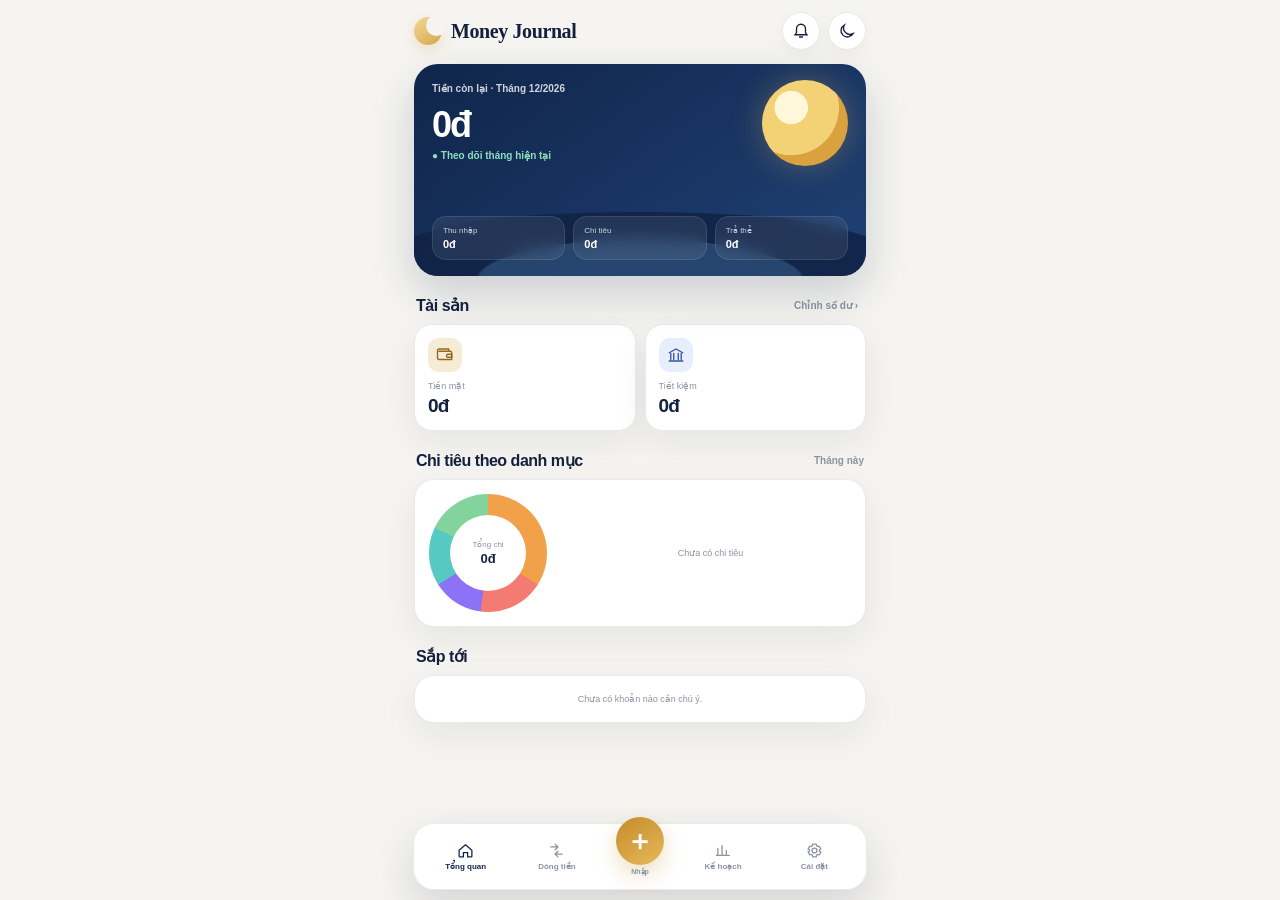
==== fresh-v12.html @ 43a2b9a6 "Add cache-bypass V12 entrypoint" ====
<!doctype html><html lang="vi"><head><meta charset="utf-8"><meta name="viewport" content="width=device-width,initial-scale=1,viewport-fit=cover,user-scalable=no"><meta name="theme-color" content="#f5f4f0"><meta name="apple-mobile-web-app-capable" content="yes"><meta name="apple-mobile-web-app-status-bar-style" content="default"><meta name="apple-mobile-web-app-title" content="Money Journal"><link rel="icon" href="icon.svg" type="image/svg+xml"><title>Money Journal</title><script>(function(){try{document.documentElement.dataset.theme=localStorage.getItem('mj_theme_mode')==='dark'?'dark':'light'}catch(e){}})();</script><script>(async()=>{try{if('serviceWorker'in navigator){const regs=await navigator.serviceWorker.getRegistrations();await Promise.all(regs.map(r=>r.unregister()))}if('caches'in window){const keys=await caches.keys();await Promise.all(keys.map(k=>caches.delete(k)))}}catch(e){}})();</script><link rel="stylesheet" href="./v120.css?v=1201"></head><body><div class="app"><header class="topbar"><div class="brand"><span class="brand-mark"></span><b>Money Journal</b></div><div class="top-actions"><button class="icon-btn" aria-label="Thông báo"><svg viewBox="0 0 24 24" fill="none" stroke="currentColor" stroke-width="1.8" stroke-linecap="round"><path d="M6 9a6 6 0 0 1 12 0v5l2 3H4l2-3zM10 20h4"/></svg></button><button class="icon-btn" id="themeBtn" aria-label="Đổi giao diện"><svg viewBox="0 0 24 24" fill="none" stroke="currentColor" stroke-width="1.8" stroke-linecap="round"><path d="M20 15.5A8.5 8.5 0 0 1 8.5 4 8.5 8.5 0 1 0 20 15.5Z"/></svg></button></div></header><main id="screen" class="screen"></main></div><nav class="bottom-nav" aria-label="Điều hướng"><button class="active" data-page="home"><svg viewBox="0 0 24 24" fill="none" stroke="currentColor" stroke-width="1.8" stroke-linecap="round" stroke-linejoin="round"><path d="M3 11.5 12 4l9 7.5V20a1 1 0 0 1-1 1h-5v-6H9v6H4a1 1 0 0 1-1-1z"/></svg><span>Tổng quan</span></button><button data-page="flow"><svg viewBox="0 0 24 24" fill="none" stroke="currentColor" stroke-width="1.8" stroke-linecap="round" stroke-linejoin="round"><path d="M4 7h10M10 3l4 4-4 4M20 17H10m4-4-4 4 4 4"/></svg><span>Dòng tiền</span></button><button class="add" id="addBtn" aria-label="Nhập giao dịch"><span>＋</span><small>Nhập</small></button><button data-page="plan"><svg viewBox="0 0 24 24" fill="none" stroke="currentColor" stroke-width="1.8" stroke-linecap="round"><path d="M4 19V9m6 10V5m6 14v-7m4 7H2"/></svg><span>Kế hoạch</span></button><button data-page="settings"><svg viewBox="0 0 24 24" fill="none" stroke="currentColor" stroke-width="1.8" stroke-linecap="round" stroke-linejoin="round"><circle cx="12" cy="12" r="3.5"/><path d="M19 12a7 7 0 0 0-.1-1l2-1-2-4-2 .5a7 7 0 0 0-1.8-1L14.5 3h-5L9 5.5a7 7 0 0 0-1.8 1L5 6 3 10l2 1a7 7 0 0 0 0 2l-2 1 2 4 2.2-.5a7 7 0 0 0 1.8 1L9.5 21h5l.5-2.5a7 7 0 0 0 1.8-1L19 18l2-4-2-1a7 7 0 0 0 0-1Z"/></svg><span>Cài đặt</span></button></nav><div class="overlay" id="overlay"></div><script src="./v120.js?v=1201" defer></script></body></html>
---- v120.css ----
*{box-sizing:border-box}html{color-scheme:light}html[data-theme="dark"]{color-scheme:dark}:root{--bg:#f5f4f0;--surface:#fff;--surface2:#f4f5f7;--ink:#14213d;--muted:#8a93a3;--line:#e8eaf0;--navy:#11264b;--navy2:#1d3a69;--gold:#d6a64b;--gold2:#efc56d;--green:#18a66a;--red:#ed5d6e;--blue:#6f8ff6;--cyan:#55c9c2;--violet:#8c72f6;--orange:#f0a14a;--shadow:0 12px 36px rgba(20,33,61,.07)}html[data-theme="dark"]{--bg:#0b101a;--surface:#111a28;--surface2:#182334;--ink:#f6f8fb;--muted:#91a0b5;--line:#243248;--shadow:0 16px 38px rgba(0,0,0,.28)}html,body{margin:0;min-height:100%;background:var(--bg);color:var(--ink);font-family:-apple-system,BlinkMacSystemFont,"SF Pro Display","Segoe UI",sans-serif;-webkit-tap-highlight-color:transparent}body{padding-bottom:92px}.app{width:min(480px,100%);margin:auto;padding:calc(12px + env(safe-area-inset-top)) 14px 24px}.topbar{display:flex;align-items:center;justify-content:space-between;margin-bottom:14px}.brand{display:flex;align-items:center;gap:9px}.brand-mark{width:28px;height:28px;border-radius:50%;background:linear-gradient(145deg,#f3d995,var(--gold));position:relative;box-shadow:0 5px 14px rgba(214,166,75,.22)}.brand-mark:after{content:"";position:absolute;width:21px;height:21px;border-radius:50%;background:var(--bg);right:-5px;top:-2px}.brand b{font-family:Georgia,"Times New Roman",serif;font-size:20px;letter-spacing:-.02em}.top-actions{display:flex;gap:8px}.icon-btn{width:38px;height:38px;border-radius:50%;border:1px solid var(--line);background:var(--surface);display:grid;place-items:center;color:var(--ink);box-shadow:0 5px 16px rgba(20,33,61,.04)}.icon-btn svg{width:18px;height:18px}.screen{min-height:72vh}.hero{position:relative;overflow:hidden;border-radius:24px;padding:19px 18px 17px;min-height:212px;background:linear-gradient(145deg,#10254a,#1f4175);color:#fff;box-shadow:0 18px 44px rgba(17,38,75,.18)}.hero:before{content:"";position:absolute;width:86px;height:86px;border-radius:50%;right:18px;top:16px;background:radial-gradient(circle at 34% 32%,#fff7d9 0 20%,#f3d276 21% 58%,#d9a23e 59% 100%);box-shadow:0 0 32px rgba(244,205,111,.28)}.hero:after{content:"";position:absolute;left:-10%;right:-10%;height:76px;bottom:-12px;border-radius:50% 50% 0 0;background:radial-gradient(ellipse at 50% 90%,#27476f 0 42%,#102346 43% 74%,transparent 75%);opacity:.9}.hero>*{position:relative;z-index:2}.hero-label{font-size:10px;font-weight:700;opacity:.8}.hero-amount{font-size:36px;font-weight:900;letter-spacing:-.055em;margin:10px 0 4px}.hero-delta{font-size:10px;color:#8de0bd;font-weight:750}.hero-grid{position:absolute;left:18px;right:18px;bottom:16px;display:grid;grid-template-columns:repeat(3,1fr);gap:8px;z-index:3}.hero-stat{background:rgba(255,255,255,.08);border:1px solid rgba(255,255,255,.1);border-radius:14px;padding:9px 10px;backdrop-filter:blur(8px)}.hero-stat small{display:block;font-size:8px;color:#cad3e5}.hero-stat b{display:block;font-size:11px;margin-top:3px}.section-head{display:flex;align-items:center;justify-content:space-between;margin:20px 2px 9px}.section-head h2{margin:0;font-size:16px;letter-spacing:-.03em}.section-head button,.section-head span{border:0;background:none;color:var(--muted);font-size:10px;font-weight:700}.asset-grid{display:grid;grid-template-columns:1fr 1fr;gap:9px}.asset-card{background:var(--surface);border:1px solid var(--line);border-radius:18px;padding:13px;box-shadow:var(--shadow)}.asset-icon,.tx-icon,.cat-icon,.set-icon{width:34px;height:34px;border-radius:11px;display:grid;place-items:center;background:#f6ebd4;color:#946820}.asset-icon.blue{background:#e9eefc;color:#3456a8}.asset-icon svg,.tx-icon svg,.cat-icon svg,.set-icon svg{width:18px;height:18px}.asset-card small{display:block;color:var(--muted);font-size:9px;margin-top:9px}.asset-card b{display:block;font-size:19px;letter-spacing:-.04em;margin-top:4px}.asset-card em{font-style:normal;color:var(--green);font-size:9px;font-weight:750}.panel{background:var(--surface);border:1px solid var(--line);border-radius:20px;box-shadow:var(--shadow)}.category-panel{padding:14px}.cat-top{display:flex;justify-content:space-between;align-items:center;margin-bottom:10px}.cat-top b{font-size:13px}.period-chip{padding:6px 9px;border-radius:999px;background:var(--surface2);font-size:9px;color:var(--muted);font-weight:750}.cat-wrap{display:grid;grid-template-columns:126px 1fr;gap:15px;align-items:center}.donut{--p1:40%;--p2:65%;width:118px;height:118px;border-radius:50%;background:conic-gradient(var(--orange) 0 34%,#f47b72 34% 52%,var(--violet) 52% 66%,var(--cyan) 66% 82%,#83d39c 82% 100%);display:grid;place-items:center}.donut:after{content:"";width:76px;height:76px;border-radius:50%;background:var(--surface);position:absolute}.donut{position:relative}.donut-center{position:relative;z-index:2;text-align:center}.donut-center small{display:block;font-size:8px;color:var(--muted)}.donut-center b{display:block;font-size:13px;margin-top:2px}.legend{display:grid;gap:8px}.legend-row{display:grid;grid-template-columns:8px 1fr auto;gap:7px;align-items:center}.legend-dot{width:8px;height:8px;border-radius:50%}.legend-row b{font-size:9px}.legend-row span{font-size:9px;color:var(--muted)}.upcoming{overflow:hidden}.up-row{display:grid;grid-template-columns:36px minmax(0,1fr) auto;gap:10px;align-items:center;padding:12px 13px;border-bottom:1px solid var(--line)}.up-row:last-child{border-bottom:0}.up-row .tx-icon{width:34px;height:34px}.up-row b{display:block;font-size:11px}.up-row small{display:block;margin-top:2px;font-size:9px;color:var(--muted)}.up-row strong{font-size:11px}.page-head{display:flex;justify-content:space-between;align-items:center;margin-bottom:12px}.page-head h1{margin:0;font-family:Georgia,"Times New Roman",serif;font-size:26px}.page-head .actions{display:flex;gap:7px}.seg{display:grid;grid-template-columns:repeat(3,1fr);background:var(--surface2);border-radius:13px;padding:3px;margin-bottom:10px}.seg button{height:36px;border:0;border-radius:10px;background:transparent;color:var(--muted);font-size:10px;font-weight:800}.seg button.active{background:var(--navy);color:#fff;box-shadow:0 6px 14px rgba(17,38,75,.14)}.search-wrap{position:relative;margin-bottom:10px}.search-wrap svg{position:absolute;left:12px;top:50%;transform:translateY(-50%);width:16px;height:16px;color:var(--muted)}.search{width:100%;height:42px;border:1px solid var(--line);border-radius:13px;background:var(--surface);color:var(--ink);padding:0 40px;font-size:11px}.summary-card{padding:13px;margin-bottom:12px}.summary-title{font-size:10px;font-weight:800;margin-bottom:10px}.summary-grid{display:grid;grid-template-columns:1fr 1fr;gap:8px}.summary-grid div{padding-right:8px;border-right:1px solid var(--line)}.summary-grid div:last-child{border-right:0}.summary-grid small{display:block;color:var(--muted);font-size:8px}.summary-grid b{display:block;font-size:17px;margin-top:4px}.summary-grid .income b{color:var(--green)}.summary-grid .out b{color:var(--red)}.flow-bar{height:7px;border-radius:99px;overflow:hidden;background:var(--surface2);display:flex;margin-top:11px}.flow-bar i:first-child{background:#64d7b4}.flow-bar i:last-child{background:#f39aaa}.day-head{display:flex;justify-content:space-between;margin:14px 2px 3px}.day-head b{font-size:11px}.day-head span{font-size:10px;color:var(--muted)}.tx-list{overflow:hidden}.tx{display:grid;grid-template-columns:38px minmax(0,1fr) auto;gap:10px;align-items:center;width:100%;padding:10px 12px;border:0;border-bottom:1px solid var(--line);background:transparent;color:inherit;text-align:left}.tx:last-child{border-bottom:0}.tx-icon{border-radius:50%}.tx-main b{display:block;font-size:11px}.tx-main small{display:block;color:var(--muted);font-size:8.5px;margin-top:2px}.tx-right{text-align:right}.tx-right b{display:block;font-size:10.5px}.tx-right small{display:block;color:var(--muted);font-size:8px;margin-top:2px}.add-screen{max-width:460px;margin:auto}.add-title{display:flex;align-items:center;justify-content:space-between;margin-bottom:12px}.add-title h1{font-family:Georgia,"Times New Roman",serif;font-size:24px;margin:0}.type-toggle{display:grid;grid-template-columns:1fr 1fr;background:var(--surface2);padding:3px;border-radius:13px;margin-bottom:12px}.type-toggle button{height:38px;border:0;background:transparent;border-radius:10px;font-size:10px;font-weight:800;color:var(--muted)}.type-toggle button.active{background:var(--navy);color:#fff}.cat-scroller{display:flex;gap:9px;overflow:auto;scrollbar-width:none;margin-bottom:14px}.cat-scroller::-webkit-scrollbar{display:none}.cat-choice{min-width:58px;text-align:center;border:0;background:none;color:var(--muted)}.cat-choice .cat-icon{margin:auto;border-radius:50%;background:var(--surface2);color:var(--ink)}.cat-choice.active .cat-icon{background:#fff1d4;color:#a36e14;outline:1px solid #edce88}.cat-choice span{display:block;font-size:8px;margin-top:5px}.field{margin-bottom:10px}.field label{display:block;font-size:9px;color:var(--muted);margin:0 0 5px 2px}.input-row{display:flex;align-items:center;gap:10px;min-height:48px;border:1px solid var(--line);background:var(--surface);border-radius:13px;padding:0 12px}.input-row svg{width:17px;height:17px;color:var(--ink);flex:0 0 auto}.input-row input,.input-row select{width:100%;border:0;outline:0;background:transparent;color:var(--ink);font:600 11px inherit}.amount-input{height:62px;font-size:27px!important;font-weight:900!important;letter-spacing:-.04em}.attach-box{border:1px dashed #cfd5df;border-radius:16px;padding:9px;display:grid;grid-template-columns:1fr 1fr;gap:8px;background:color-mix(in srgb,var(--surface) 70%,transparent)}.attach-btn{border:0;border-radius:12px;background:var(--surface2);min-height:64px;color:var(--ink);display:grid;place-items:center;align-content:center;gap:5px;font-size:9px;font-weight:750}.attach-btn svg{width:20px;height:20px}.attach-note{grid-column:1/-1;text-align:center;color:var(--muted);font-size:8px}.save-btn{width:100%;height:48px;border:0;border-radius:14px;background:var(--navy);color:#fff;font-size:11px;font-weight:850;margin-top:14px}.budget-card{padding:14px}.ring-row{display:grid;grid-template-columns:112px 1fr;gap:14px;align-items:center}.budget-ring{--pct:68%;width:104px;height:104px;border-radius:50%;background:conic-gradient(var(--gold) var(--pct),var(--surface2) 0);display:grid;place-items:center;position:relative}.budget-ring:after{content:"";position:absolute;inset:12px;border-radius:50%;background:var(--surface)}.budget-ring b{position:relative;z-index:2;font-size:21px}.budget-meta{display:grid;gap:10px}.budget-meta small{display:block;color:var(--muted);font-size:8px}.budget-meta b{display:block;font-size:12px;margin-top:2px}.goal-card{display:grid;grid-template-columns:1fr 72px;gap:10px;align-items:center;padding:14px;margin-top:10px}.goal-card b{display:block;font-size:12px}.goal-card small{display:block;color:var(--muted);font-size:8px;margin-top:3px}.goal-art{width:68px;height:68px;border-radius:50%;background:linear-gradient(#dbe5f5 0 45%,#f2a98a 46% 50%,#41628a 51% 100%);position:relative;overflow:hidden}.goal-art:after{content:"";position:absolute;width:28px;height:28px;border-radius:50%;background:#fff2cc;right:8px;top:7px}.meter{height:5px;border-radius:99px;background:var(--surface2);overflow:hidden;margin-top:9px}.meter i{display:block;height:100%;border-radius:99px;background:linear-gradient(90deg,var(--navy),#6f8ff6)}.settings-card{overflow:hidden}.setting{display:grid;grid-template-columns:36px 1fr auto;gap:10px;align-items:center;padding:12px;border-bottom:1px solid var(--line)}.setting:last-child{border-bottom:0}.set-icon{width:32px;height:32px;background:var(--surface2);color:var(--ink)}.setting b{display:block;font-size:10.5px}.setting small{display:block;color:var(--muted);font-size:8px;margin-top:2px}.setting button{border:0;background:none;color:var(--muted);font-size:10px;font-weight:800}.danger{color:var(--red)!important}.bottom-nav{position:fixed;left:50%;bottom:calc(10px + env(safe-area-inset-bottom));transform:translateX(-50%);width:min(454px,calc(100% - 16px));height:67px;border:1px solid var(--line);border-radius:21px;background:color-mix(in srgb,var(--surface) 94%,transparent);box-shadow:0 16px 42px rgba(20,33,61,.15);backdrop-filter:blur(22px);display:grid;grid-template-columns:1fr 1fr .82fr 1fr 1fr;z-index:70;padding:6px}.bottom-nav button{border:0;background:none;color:var(--muted);display:grid;place-items:center;align-content:center;gap:3px;font-size:8px;font-weight:750}.bottom-nav svg{width:17px;height:17px}.bottom-nav button.active{color:var(--navy)}html[data-theme="dark"] .bottom-nav button.active{color:var(--gold2)}.bottom-nav .add{margin-top:-20px}.bottom-nav .add span{width:48px;height:48px;border-radius:50%;background:linear-gradient(145deg,#c58b2b,#e6b95a);color:#fff;display:grid;place-items:center;font-size:27px;box-shadow:0 9px 22px rgba(197,139,43,.28)}.bottom-nav .add small{font-size:7px;color:var(--muted)}.empty{padding:18px;text-align:center;color:var(--muted);font-size:9px}.overlay{position:fixed;inset:0;background:rgba(7,13,24,.54);backdrop-filter:blur(8px);display:none;align-items:flex-end;z-index:100}.overlay.show{display:flex}.sheet{width:min(480px,100%);margin:auto;background:var(--surface);border-radius:24px 24px 0 0;padding:14px 14px calc(18px + env(safe-area-inset-bottom))}.sheet h2{margin:0 0 12px;font-size:18px}.sheet-actions{display:flex;gap:8px;margin-top:12px}.sheet-actions button{height:44px;border-radius:12px;font-size:10px;font-weight:800}.sheet-actions .primary{flex:1;border:0;background:var(--navy);color:#fff}.sheet-actions .secondary{border:1px solid var(--line);background:var(--surface2);color:var(--ink);padding:0 13px}@media(max-width:390px){.hero-amount{font-size:32px}.cat-wrap{grid-template-columns:110px 1fr}.donut{width:104px;height:104px}.donut:after{width:67px;height:67px}.asset-card b{font-size:17px}.ring-row{grid-template-columns:100px 1fr}.budget-ring{width:92px;height:92px}}
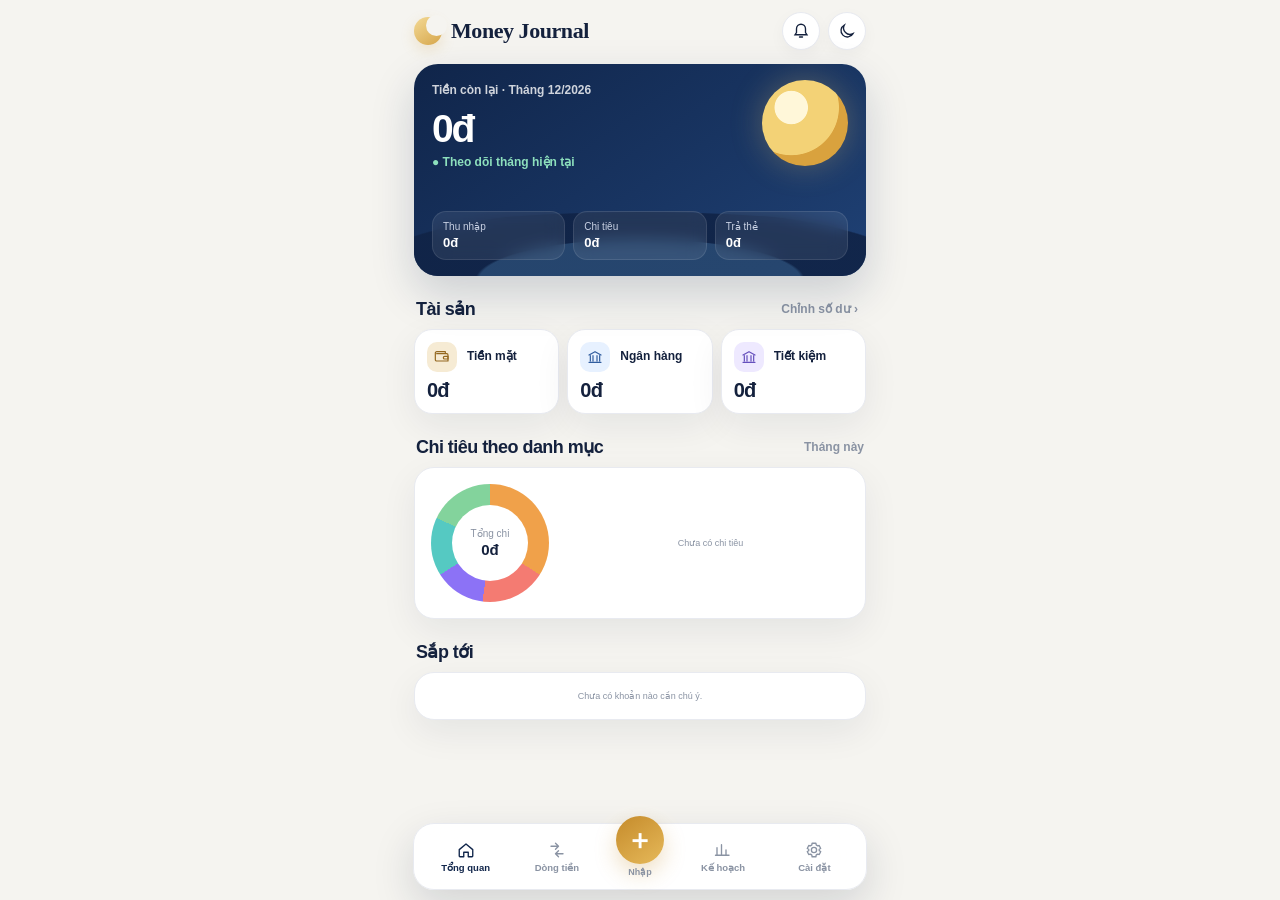
==== commit 46225a75: "Load V12.1 typography and asset reconciliation on fresh entry" ====
--- a/fresh-v12.html
+++ b/fresh-v12.html
@@ -1 +1 @@
-<!doctype html><html lang="vi"><head><meta charset="utf-8"><meta name="viewport" content="width=device-width,initial-scale=1,viewport-fit=cover,user-scalable=no"><meta name="theme-color" content="#f5f4f0"><meta name="apple-mobile-web-app-capable" content="yes"><meta name="apple-mobile-web-app-status-bar-style" content="default"><meta name="apple-mobile-web-app-title" content="Money Journal"><link rel="icon" href="icon.svg" type="image/svg+xml"><title>Money Journal</title><script>(function(){try{document.documentElement.dataset.theme=localStorage.getItem('mj_theme_mode')==='dark'?'dark':'light'}catch(e){}})();</script><script>(async()=>{try{if('serviceWorker'in navigator){const regs=await navigator.serviceWorker.getRegistrations();await Promise.all(regs.map(r=>r.unregister()))}if('caches'in window){const keys=await caches.keys();await Promise.all(keys.map(k=>caches.delete(k)))}}catch(e){}})();</script><link rel="stylesheet" href="./v120.css?v=1201"></head><body><div class="app"><header class="topbar"><div class="brand"><span class="brand-mark"></span><b>Money Journal</b></div><div class="top-actions"><button class="icon-btn" aria-label="Thông báo"><svg viewBox="0 0 24 24" fill="none" stroke="currentColor" stroke-width="1.8" stroke-linecap="round"><path d="M6 9a6 6 0 0 1 12 0v5l2 3H4l2-3zM10 20h4"/></svg></button><button class="icon-btn" id="themeBtn" aria-label="Đổi giao diện"><svg viewBox="0 0 24 24" fill="none" stroke="currentColor" stroke-width="1.8" stroke-linecap="round"><path d="M20 15.5A8.5 8.5 0 0 1 8.5 4 8.5 8.5 0 1 0 20 15.5Z"/></svg></button></div></header><main id="screen" class="screen"></main></div><nav class="bottom-nav" aria-label="Điều hướng"><button class="active" data-page="home"><svg viewBox="0 0 24 24" fill="none" stroke="currentColor" stroke-width="1.8" stroke-linecap="round" stroke-linejoin="round"><path d="M3 11.5 12 4l9 7.5V20a1 1 0 0 1-1 1h-5v-6H9v6H4a1 1 0 0 1-1-1z"/></svg><span>Tổng quan</span></button><button data-page="flow"><svg viewBox="0 0 24 24" fill="none" stroke="currentColor" stroke-width="1.8" stroke-linecap="round" stroke-linejoin="round"><path d="M4 7h10M10 3l4 4-4 4M20 17H10m4-4-4 4 4 4"/></svg><span>Dòng tiền</span></button><button class="add" id="addBtn" aria-label="Nhập giao dịch"><span>＋</span><small>Nhập</small></button><button data-page="plan"><svg viewBox="0 0 24 24" fill="none" stroke="currentColor" stroke-width="1.8" stroke-linecap="round"><path d="M4 19V9m6 10V5m6 14v-7m4 7H2"/></svg><span>Kế hoạch</span></button><button data-page="settings"><svg viewBox="0 0 24 24" fill="none" stroke="currentColor" stroke-width="1.8" stroke-linecap="round" stroke-linejoin="round"><circle cx="12" cy="12" r="3.5"/><path d="M19 12a7 7 0 0 0-.1-1l2-1-2-4-2 .5a7 7 0 0 0-1.8-1L14.5 3h-5L9 5.5a7 7 0 0 0-1.8 1L5 6 3 10l2 1a7 7 0 0 0 0 2l-2 1 2 4 2.2-.5a7 7 0 0 0 1.8 1L9.5 21h5l.5-2.5a7 7 0 0 0 1.8-1L19 18l2-4-2-1a7 7 0 0 0 0-1Z"/></svg><span>Cài đặt</span></button></nav><div class="overlay" id="overlay"></div><script src="./v120.js?v=1201" defer></script></body></html>+<!doctype html><html lang="vi"><head><meta charset="utf-8"><meta name="viewport" content="width=device-width,initial-scale=1,viewport-fit=cover,user-scalable=no"><meta name="theme-color" content="#f5f4f0"><meta name="apple-mobile-web-app-capable" content="yes"><meta name="apple-mobile-web-app-status-bar-style" content="default"><meta name="apple-mobile-web-app-title" content="Money Journal"><link rel="icon" href="icon.svg" type="image/svg+xml"><title>Money Journal</title><script>(function(){try{document.documentElement.dataset.theme=localStorage.getItem('mj_theme_mode')==='dark'?'dark':'light'}catch(e){}})();</script><script>(async()=>{try{if('serviceWorker'in navigator){const regs=await navigator.serviceWorker.getRegistrations();await Promise.all(regs.map(r=>r.unregister()))}if('caches'in window){const keys=await caches.keys();await Promise.all(keys.map(k=>caches.delete(k)))}}catch(e){}})();</script><link rel="stylesheet" href="./v120.css?v=1210"><link rel="stylesheet" href="./v121.css?v=1210"></head><body><div class="app"><header class="topbar"><div class="brand"><span class="brand-mark"></span><b>Money Journal</b></div><div class="top-actions"><button class="icon-btn" aria-label="Thông báo"><svg viewBox="0 0 24 24" fill="none" stroke="currentColor" stroke-width="1.8" stroke-linecap="round"><path d="M6 9a6 6 0 0 1 12 0v5l2 3H4l2-3zM10 20h4"/></svg></button><button class="icon-btn" id="themeBtn" aria-label="Đổi giao diện"><svg viewBox="0 0 24 24" fill="none" stroke="currentColor" stroke-width="1.8" stroke-linecap="round"><path d="M20 15.5A8.5 8.5 0 0 1 8.5 4 8.5 8.5 0 1 0 20 15.5Z"/></svg></button></div></header><main id="screen" class="screen"></main></div><nav class="bottom-nav" aria-label="Điều hướng"><button class="active" data-page="home"><svg viewBox="0 0 24 24" fill="none" stroke="currentColor" stroke-width="1.8" stroke-linecap="round" stroke-linejoin="round"><path d="M3 11.5 12 4l9 7.5V20a1 1 0 0 1-1 1h-5v-6H9v6H4a1 1 0 0 1-1-1z"/></svg><span>Tổng quan</span></button><button data-page="flow"><svg viewBox="0 0 24 24" fill="none" stroke="currentColor" stroke-width="1.8" stroke-linecap="round" stroke-linejoin="round"><path d="M4 7h10M10 3l4 4-4 4M20 17H10m4-4-4 4 4 4"/></svg><span>Dòng tiền</span></button><button class="add" id="addBtn" aria-label="Nhập giao dịch"><span>＋</span><small>Nhập</small></button><button data-page="plan"><svg viewBox="0 0 24 24" fill="none" stroke="currentColor" stroke-width="1.8" stroke-linecap="round"><path d="M4 19V9m6 10V5m6 14v-7m4 7H2"/></svg><span>Kế hoạch</span></button><button data-page="settings"><svg viewBox="0 0 24 24" fill="none" stroke="currentColor" stroke-width="1.8" stroke-linecap="round" stroke-linejoin="round"><circle cx="12" cy="12" r="3.5"/><path d="M19 12a7 7 0 0 0-.1-1l2-1-2-4-2 .5a7 7 0 0 0-1.8-1L14.5 3h-5L9 5.5a7 7 0 0 0-1.8 1L5 6 3 10l2 1a7 7 0 0 0 0 2l-2 1 2 4 2.2-.5a7 7 0 0 0 1.8 1L9.5 21h5l.5-2.5a7 7 0 0 0 1.8-1L19 18l2-4-2-1a7 7 0 0 0 0-1Z"/></svg><span>Cài đặt</span></button></nav><div class="overlay" id="overlay"></div><script src="./v120.js?v=1210" defer></script><script src="./v121.js?v=1210" defer></script></body></html>
--- a/v121.css
+++ b/v121.css
@@ -0,0 +1,13 @@
+/* V12.1 readability + asset reconciliation pass */
+html,body{font-size:16px}
+.brand b{font-size:22px}
+.hero-label{font-size:12px}.hero-amount{font-size:39px}.hero-delta{font-size:12px}.hero-stat small{font-size:10px}.hero-stat b{font-size:13px}
+.section-head{margin-top:22px}.section-head h2{font-size:18px}.section-head button,.section-head span{font-size:12px}
+.asset-grid{grid-template-columns:repeat(3,minmax(0,1fr));gap:8px}.asset-card{padding:12px;border-radius:18px;display:grid;grid-template-columns:32px minmax(0,1fr);grid-template-rows:auto auto;column-gap:8px;row-gap:8px;align-items:center;min-width:0}.asset-icon{grid-column:1;grid-row:1;width:30px;height:30px;border-radius:10px}.asset-icon svg{width:16px;height:16px}.asset-card small{grid-column:2;grid-row:1;margin:0;font-size:12px;line-height:1.15;color:var(--ink);font-weight:700;white-space:nowrap;overflow:hidden;text-overflow:ellipsis}.asset-card b{grid-column:1/-1;grid-row:2;margin:0;font-size:20px;line-height:1.05;letter-spacing:-.04em;white-space:nowrap}.asset-icon.bank-live{background:#e7f1ff;color:#315d9f}.asset-icon.save-live{background:#eee9ff;color:#6550bd}
+.category-panel{padding:16px}.donut-center small{font-size:10px}.donut-center b{font-size:15px}.legend-row b,.legend-row span{font-size:11px}.up-row b{font-size:13px}.up-row small{font-size:11px}.up-row strong{font-size:13px}
+.page-head h1{font-size:29px}.seg button{font-size:12px}.search{font-size:13px}.summary-title{font-size:12px}.summary-grid small{font-size:10px}.summary-grid b{font-size:18px}.day-head b{font-size:13px}.day-head span{font-size:12px}
+.tx{grid-template-columns:40px minmax(0,1fr) auto;padding:12px}.tx-main b{font-size:13px}.tx-main small{font-size:10.5px}.tx-right b{font-size:12px}.tx-right small{font-size:10px}
+.add-title h1{font-size:26px}.type-toggle button{font-size:12px}.cat-choice span{font-size:10px}.field label{font-size:11px}.input-row input,.input-row select{font-size:13px}.amount-input{font-size:30px!important}.attach-btn{font-size:11px}.attach-note{font-size:10px}.save-btn{font-size:13px}
+.budget-meta small{font-size:10px}.budget-meta b{font-size:13px}.goal-card b{font-size:13px}.goal-card small{font-size:10px}.setting b{font-size:12px}.setting small{font-size:10px}.setting button{font-size:11px}
+.bottom-nav button{font-size:9.5px}.bottom-nav svg{width:18px;height:18px}.bottom-nav .add small{font-size:9px}
+@media(max-width:390px){.asset-card{grid-template-columns:28px minmax(0,1fr);padding:10px;column-gap:6px}.asset-icon{width:28px;height:28px}.asset-card small{font-size:11px}.asset-card b{font-size:17px}.hero-amount{font-size:37px}.section-head h2{font-size:17px}}
